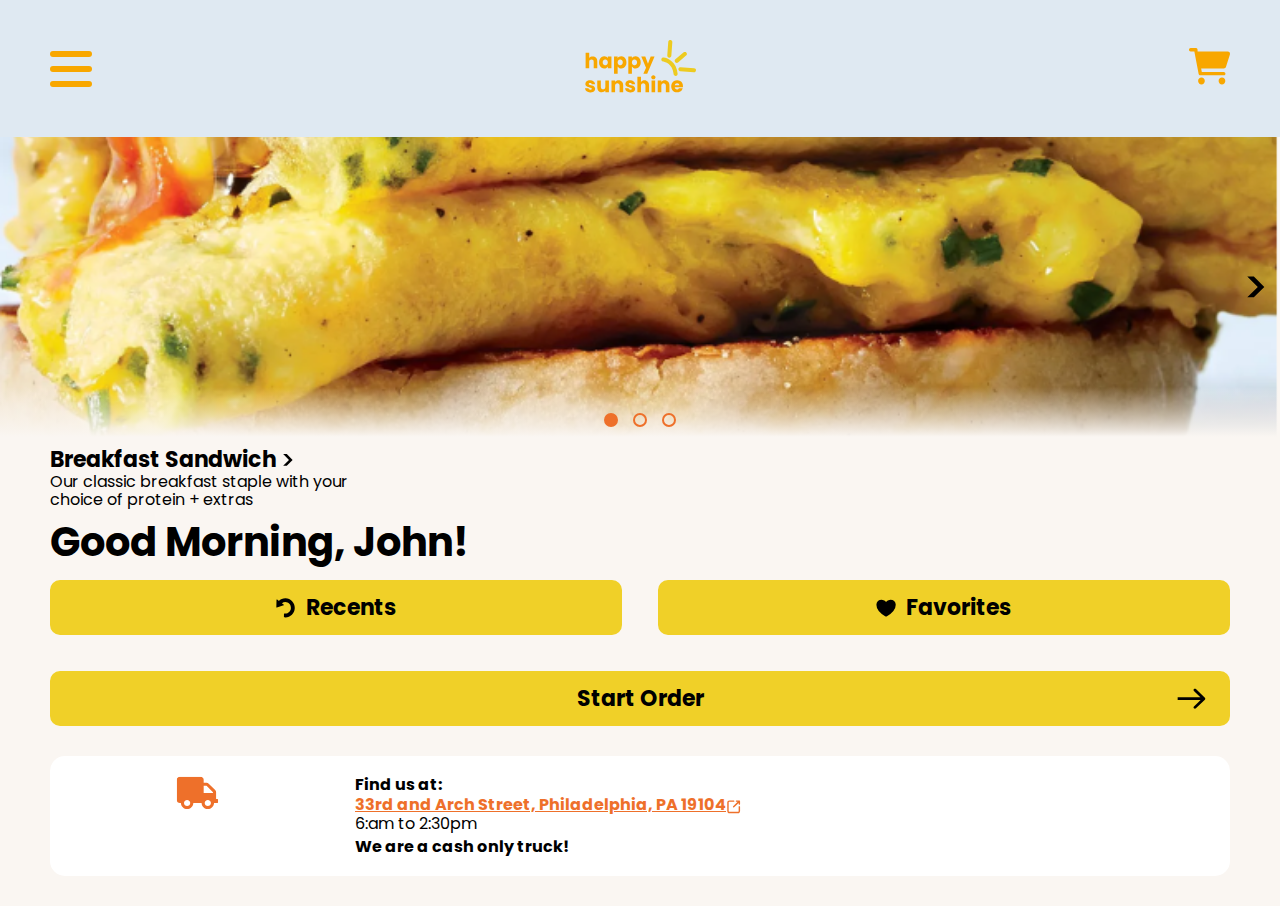
==== alpha/index.html @ 72ce0473 "Large Update 1/2 - Alpha Creation" ====
<!DOCTYPE html>

<html>
    <head>
        <meta charset="utf-8">
        <meta http-equiv="X-UA-Compatible" content="IE=edge">
        <title>Happy Sunshine | Home</title>
        <meta name="description" content="">
        <meta name="viewport" content="width=device-width, initial-scale=1">
        <link rel="stylesheet" href="css/styles.css">
        <link rel="stylesheet" href="css/normalize.css">
    </head>
    <body>
        <!-- <header class="header">
            <div class="hamburger-menu">
                <div class="hamburger-rectangle"></div>
                <div class="hamburger-rectangle"></div>
                <div class="hamburger-rectangle"></div>
            </div>
            <div class="hs-logo">
                <img src="media/images/happy-sunshine-logo.svg" alt="Happy Sunshine Logo">
            </div>
            <div class="cart">
                <img src="media/images/happy-sunshine-cart.svg" alt="Happy Sunshine Cart">
            </div>
        </header> -->
        <section id="home-hero">
            <header class="header home-header">
                <div class="hamburger-menu">
                    <div class="hamburger-rectangle"></div>
                    <div class="hamburger-rectangle"></div>
                    <div class="hamburger-rectangle"></div>
                </div>
                <div class="hs-logo">
                    <img src="media/images/happy-sunshine-logo.svg" alt="Happy Sunshine Logo">
                </div>
                <div class="cart">
                    <img src="media/images/happy-sunshine-cart.svg" alt="Happy Sunshine Cart">
                </div>
            </header>
            <div class="food-hero">
                <img src="media/images/hero-arrow.svg" alt="Arrow">
                <div class="hero-circle-btns">
                    <div class="hero-circle"></div>
                    <div class="hero-circle"></div>
                    <div class="hero-circle"></div>
                </div>
            </div>
            <div class="hero-text">
                <div class="flex-row">
                    <h4>Breakfast Sandwich</h4>
                    <img src="media/images/hero-arrow.svg" alt="Arrow">
                </div>
                <p>Our classic breakfast staple with your choice of protein + extras</p>
            </div>
        </section>
        <section id="home-info">
            <h1>Good Morning, John!</h1>
            <div class="flex-row-wrap">
                <div class="col-1-1">
                    <div class="col-1-2">
                        <a href="#" class="large-yellow-btn flex-row">
                            <img src="media/images/happy-sunshine-recent.svg">
                            <p>Recents</p>
                        </a>
                    </div>
                    <div class="col-1-2">
                        <a href="#" class="large-yellow-btn flex-row">
                            <img src="media/images/happy-sunshine-heart.svg">
                            <p>Favorites</p>
                        </a>
                    </div>
                </div>
                <div class="col-1-1">
                    <a href="pages/menu.html" class="large-yellow-btn flex-row start-order">
                        <img src="media/images/happy-sunshine-start-order.svg">
                        <p>Start Order</p>
                    </a>
                </div>
            </div>
        </section>
        <section id="home-location">
            <div class="flex-row">
                <div class="col-1-4">
                    <img src="media/images/happy-sunshine-truck.svg">
                </div>
                <div class="col-3-4">
                    <p>Find us at:</p>
                    <div class="flex-row">
                        <a href="#">33rd and Arch Street, Philadelphia, PA 19104</a>
                        <img src="media/images/happy-sunshine-link.svg">
                    </div>
                    <p>6:am to 2:30pm</p>
                    <p>We are a cash only truck!</p>
                </div>
            </div>
        </section>
        <script src="scripts/script.js" async defer></script>
    </body>
</html>
---- alpha/css/styles.css ----
/* ///// FONT CSS ///// */

@font-face {
    font-family: Poppins-Regular;
    src: url(../fonts/Poppins-Regular.ttf);
    src: url(../fonts/Poppins-Regular.woff);
    src: url(../fonts/Poppins-Regular.woff2);
}
@font-face {
    font-family: Poppins-Semibold;
    src: url(../fonts/Poppins-SemiBoldItalic.ttf);
    src: url(../fonts/Poppins-SemiBold.woff);
    src: url(../fonts/Poppins-SemiBold.woff2);
}
@font-face {
    font-family: Poppins-Bold;
    src: url(../fonts/Poppins-Bold.ttf);
    src: url(../fonts/Poppins-Bold.woff);
    src: url(../fonts/Poppins-Bold.woff2);
}
body {
    width: 100%;
    position: relative;
    background: #FAF6F2;
}
* {
    box-sizing: border-box;
}
h1 {
    font-family: Poppins-Bold;
    font-weight: 400;
    font-size: 40px !important;
    margin: 0 !important;
}
h2 {
    font-family: Poppins-Semibold;
    font-weight: 400;
    font-size: 28px;
    margin: 0;
}
h3 {
    font-family: Poppins-Semibold;
    font-weight: 400;
    font-size: 24px;
    margin: 0;
}
h4 {
    font-family: Poppins-Bold;
    font-weight: 400;
    font-size: 22px;
    margin: 0;
}
h5 {
    font-family: Poppins-Bold;
    font-weight: 400;
    font-size: 18px;
    margin: 0;
}
p {
    margin: 0;
    font-family: Poppins-Regular;
    font-size: 16px;
}
a {
    font-family: Poppins-Bold;
    font-weight: 400;
    color: #EE702A;
    font-size: 16px;
}


  
/* ///// HEADER CSS ///// */

.header {
    display: flex;
    justify-content: space-between;
    align-items: center;
    width: 100%;
    padding: 40px 50px;
}

.hamburger-rectangle {
    padding: 3px 21px;
    background: #F8A700;
    border-radius: 10px;
}

.hamburger-menu .hamburger-rectangle:not(:last-child) {
    margin-bottom: 9px;
}



/* ///// GENERAL CSS ///// */

.flex-row {
    display: flex;
    flex-direction: row;
    align-items: center;
}
.food-hero {
    height: 300px;
    background: url(../media/images/happy-sunshine-breakfast-sandwich.png);
    background-position: bottom;
    background-size: cover;
    background-repeat: no-repeat;
    position: relative;
    width: 100%;
}
.col-1-1 {
    width: 100%;
}
.col-1-2 {
    width: 50%;
}
.col-1-4 {
    width: 25%;
}
.col-1-3 {
    width: 33%;
}
.col-3-4 {
    width: 75%;
}
.large-yellow-btn {
    color: #000;
    text-decoration: none;
    font-family: Poppins-Bold;
    font-size: 24px;
    min-height: 55px;
    width: 100%;
    background: #F0D028;
    padding: 10px;
    border-radius: 10px;
    transition: all .5s ease-in-out;
    border: 4px solid #f0d028;
}
.large-yellow-btn:hover {
    background: transparent;
}
.large-yellow-btn p {
    font-family: Poppins-Bold;
    font-weight: 400;
    font-size: 22px;
}
.large-yellow-btn.flex-row {
    display: flex;
    flex-direction: revert;
    justify-content: center;
    align-items: center;
}
.flex-row-wrap {
    display: flex;
    flex-direction: revert;
    flex-wrap: wrap;
    align-items: center;
}
.flex-col {
    display: flex;
    flex-direction: column;
    justify-content: center;
    align-items: flex-start;
}


/* ///// HOME CSS ///// */

.home-header {
    background: #DFE9F2;
}
.food-hero img {
    position: absolute;
    right: 15px;
    top: 50%;
    bottom: 0;
    transform: translateY(-50%);
    height: 25px;
}
.food-hero .hero-circle-btns {
    position: absolute;
    bottom: 10px;
    left: 50%;
    transform: translateX(-50%);
    display: flex;
    flex-direction: row;
    justify-content: space-between;
    align-items: center;
}
.hero-circle {
    padding: 5px;
    border: 2px solid #ee702a;
    border-radius: 50px;
    background: #EE702A;
}
.food-hero .hero-circle-btns .hero-circle:not(:last-child) {
    margin-right: 15px;
}
.food-hero .hero-circle-btns .hero-circle:not(:first-child) {
    background: transparent;
    border: 2px solid #ee702a;
}
.food-hero::before {
    display: block;
    position: absolute;
    content: '';
    bottom: 0;
    right: 0;
    left: 0;
    background: linear-gradient(transparent, #FAF6F2);
    padding-bottom: 50px;
}
#home-hero .hero-text .flex-row img {
    height: 14px;
    margin-left: 7px;
}
.hero-text {
    max-width: 300px;
    width: 100%;
    margin: 10px 0 10px 50px;
}
#home-hero {
    display: flex;
    flex-direction: column;
    justify-content: center;
    align-items: flex-start;
}
#home-info {
    padding: 0 50px;
}
#home-info h1 {
    margin-bottom: 15px !important;
}
#home-info .flex-row-wrap .col-1-1 {
    display: flex;
}
#home-info .flex-row-wrap .col-1-1:first-child .col-1-2 {
    width: 48.5%;
}
#home-info .flex-row-wrap .col-1-1:first-child {
    justify-content: space-between;
    margin-bottom: 3%;
}
#home-location {
    padding: 0 50px;
    margin-top: 30px;
    padding-bottom: 30px;
}
#home-location > .flex-row {
    background: #fff;
    border-radius: 15px;
    padding: 20px;
    align-items: flex-start;
}
#home-location > .flex-row .col-1-4 img {
    width: 45px;
}
#home-location > .flex-row .col-1-4 {
    display: flex;
    justify-content: center;
    padding-right: 30px;
    align-items: flex-start;
}
#home-location .col-3-4 p:first-child, #home-location .col-3-4 p:last-child {
    font-family: Poppins-Bold;
    font-weight: 400;
}
#home-location > .flex-row .col-3-4 .flex-row {
    align-items: flex-end;
}
#home-location > .flex-row .col-3-4 .flex-row img {
    width: 16px;
}
#home-location .col-3-4 p:nth-child(3) {
    margin-bottom: 5px;
}
#home-location .col-3-4 p:first-child {
    margin-bottom: 2px;
}
.start-order {
    position: relative;
}
.start-order img {
    position: absolute;
    right: 20px;
    width: 30px;
}
#home-info .flex-row-wrap .col-1-1:first-child .large-yellow-btn img {
    width: 20px;
    margin-right: 10px;
}



/* ///// MENU CSS ///// */

.menu-header .col-1-3 a {
    text-decoration: none;
    color: #000;
}
.menu-header .col-1-3 a img {
    width: 12px;
    margin-right: 8px;
}
.menu-header .col-1-3:nth-child(2) {
    display: flex;
    justify-content: center;
    align-items: center;
}
.menu-item {
    border-top: 2px solid #000;
    padding: 30px 50px;
    transition: all .3s ease-in-out;
    cursor: pointer;
    text-decoration: none;
    color: #000;
}
.menu-header {
    padding: 0 50px 30px 50px;
}
.menu-item img {
    margin-right: 20px;
}
.menu-item:hover {
    background: #ffa84b2b;
}



/* ///// Order Customization ///// */

#order-customization-section {
    margin-top: 40px;
}
#customization-hero .hero-text {
    margin-top: -30px;
    z-index: 10;
    position: relative;
}
#customization-hero h4 {
    font-size: 24px;
}
#customization-hero p:nth-child(2) {
    font-size: 22px;
    margin-bottom: 10px;
}
#customization-hero .food-hero::before {
    padding-bottom: 70px;
}
.customization-category {
    width: 100%;
    padding: 0 50px;
    margin-bottom: 10px;
}
.category-heading h5 {
    margin-right: 10px;
}
.category-heading {
    margin-bottom: 10px;
}
.customization-options {
    display: flex;
    flex-wrap: wrap;
}
.customization-options button:nth-child(2n+1) {
    margin-right: 3%;
}
.customization-options button p {
    font-size: 18px;
}
.customization-options button {
    width: 48.5%;
    padding: 10px;
    border-radius: 25px;
    height: 60px;
    border: 2px solid #C4C4C4;
    cursor: pointer;
    box-shadow: 0 4px 3px 0px #c4c4c4;
    background: #fff;
    margin-bottom: 25px;
}
.customization-options button p:nth-child(2) {
    font-size: 14px;
}
.customization-options button:focus {
    box-shadow: none;
    background: #f0d028;
    border-color: #D4B616;
}
.check-btn {
    display: flex;
    justify-content: center;
    align-items: center;
}
.check-btn img {
    width: 22px;
    margin-right: 15px;
}
.check-btn p {
    font-size: 18px !important;
}
.check-btn {
    background: #f0d028 !important;
    border-color: #D4B616 !important;
    box-shadow: none !important;
}
.check-btn:focus img {
    display: none;
    border-color: #c4c4c4;
}
.check-btn:focus {
    background: #fff !important;
    border-color: #c4c4c4 !important;
    box-shadow: 0 4px 3px 0px #c4c4c4 !important;
}
#order-customization-footer {
    width: 100%;
    padding: 0 50px;
    display: flex;
    flex-direction: column;
    margin-bottom: 30px;
}
.add-note label {
    font-family: Poppins-Bold;
    font-weight: 400;
    font-size: 18px;
    margin-bottom: 5px;
}
.add-note input {
    background: #fff;
    border: 2px solid #000;
    border-radius: 10px;
    width: 100%;
    padding: 7px 5px;
}
.add-note {
    margin-bottom: 30px;
}
#order-customization-footer .col-1-1:nth-child(2) {
    margin-bottom: 20px;
}
#order-customization-footer .col-1-1:nth-child(2) p span {
    font-family: Poppins-Bold;
}
#order-customization-footer .col-1-1:nth-child(2) p {
    font-size: 22px;
}
#order-customization-footer .col-1-1:nth-child(3) a {
    width: 100%;
    display: flex;
    justify-content: center;
    align-items: center;
}



/* ///// CART CSS ///// */


/* Inline #2 | http://127.0.0.1:5500/alpha/pages/cart.html */

.cart-food-item img {
    flex-basis: 20%;
}
.cart-food-item .cart-food-item-info {
    flex-basis: 70%;
    padding-left: 25px;
}
.cart-items {
    padding: 0 50px;
}
.cart-remove-edit-add {
    padding: 0 50px;
    padding-bottom: 20px;
    position: relative;
    margin-top: 30px;
}
#cart-footer {
    padding: 0 50px;
}
.cart-food-item-info h5 {
    margin-bottom: 5px;
}
.cart-food-item-info p span {
    font-family: Poppins-Bold;
    font-weight: 400;
}
.cart-food-item-info p:nth-child(2) {
    margin-bottom: 5px;
}
.cart-food-item.flex-row-wrap {
    justify-content: flex-start;
    align-items: flex-start;
}
.cart-remove-edit-add a {
    text-decoration: none;
}
.cart-remove-edit-add::before {
    bottom: 0;
    right: 50px;
    left: 50px;
    padding-bottom: 3px;
    background: #c4c4c4;
    position: absolute;
    content: '';
    display: block;
}
.cart-remove-edit-add .col-1-2:first-child a:first-child {
    margin-right: 30px;
}
.cart-remove-edit-add .col-1-2:first-child a {
    font-family: Poppins-Regular;
    font-size: 18px;
}
.icon-rectangle {
    background: #A7A7A7;
    padding: 3px 11px;
}
.add-icon {
    position: relative;
}
.add-icon .icon-rectangle:first-child {
    position: absolute;
    transform: rotate(90deg);
}
.add-icon .icon-rectangle {
    background: #000000;
}
.add-subtract p {
    margin: 0 25px;
    font-size: 24px;
}
.cart-remove-edit-add .col-1-2:last-child {
    display: flex;
    justify-content: flex-end;
    align-items: center;
}
#cart-footer {
    position: fixed;
    bottom: 50px;
    margin: 0 auto;
    width: 100%;
}
#cart-footer p span {
    font-family: Poppins-Bold;
    font-weight: 400;
}
#cart-footer p {
    font-size: 24px;
    margin-bottom: 25px;
}
#cart-footer a {
    text-align: center;
}
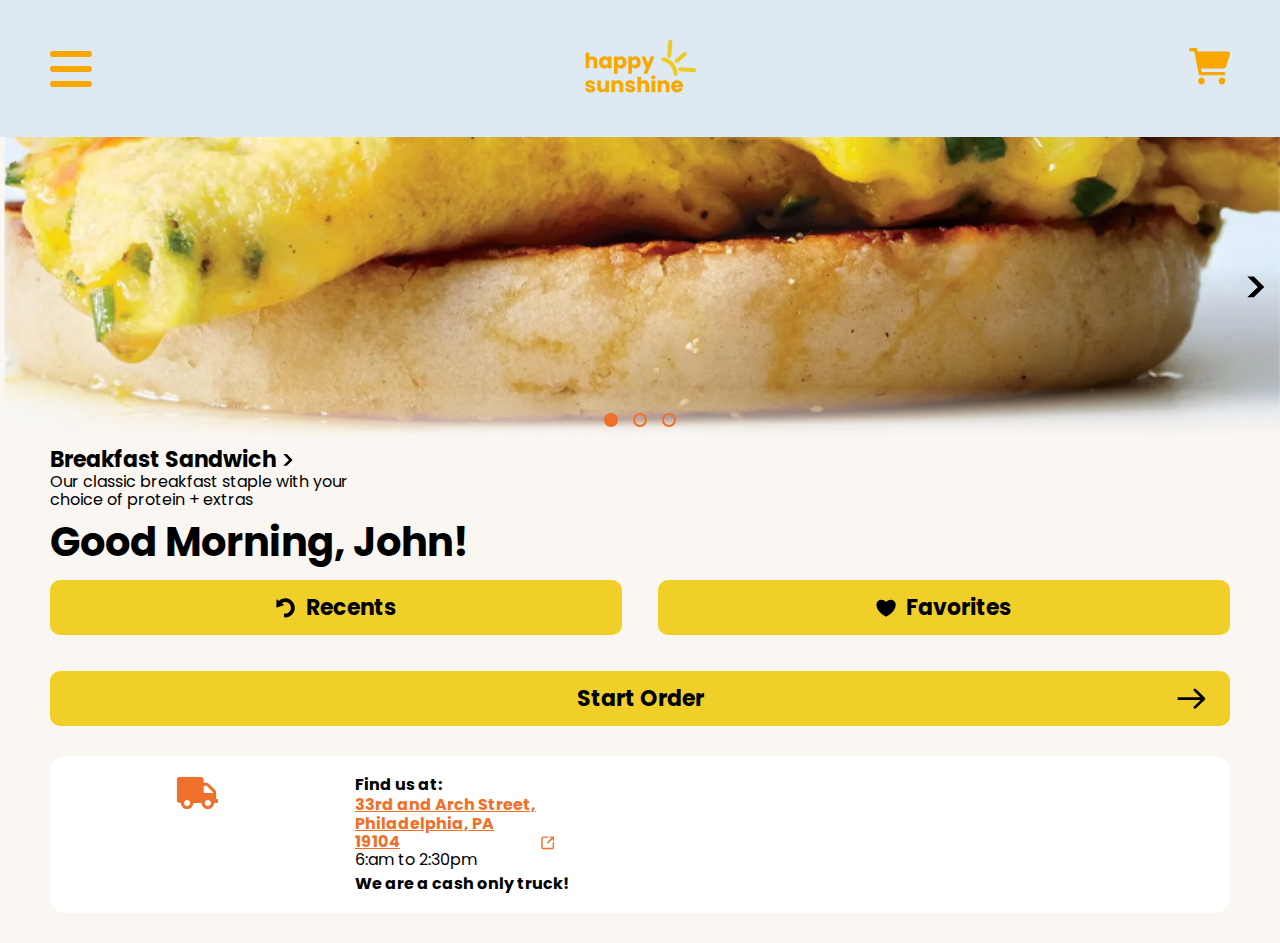
==== commit 631544b9: "Large Update - 2/2" ====
--- a/alpha/index.html
+++ b/alpha/index.html
@@ -11,22 +11,31 @@
         <link rel="stylesheet" href="css/normalize.css">
     </head>
     <body>
-        <!-- <header class="header">
-            <div class="hamburger-menu">
-                <div class="hamburger-rectangle"></div>
-                <div class="hamburger-rectangle"></div>
-                <div class="hamburger-rectangle"></div>
+        <nav id="mobile-nav">
+            <header class="header home-header">
+                <div id="x" class="x-menu">
+                    <img src="media/images/x.svg">
+                </div>
+                <div class="hs-logo">
+                    <img src="media/images/happy-sunshine-logo.svg" alt="Happy Sunshine Logo">
+                </div>
+                <div class="cart">
+                    <img src="media/images/happy-sunshine-cart.svg" alt="Happy Sunshine Cart">
+                </div>
+            </header>
+            <div id="nav-links">
+                <a href="index.html">Home</a>
+                <a href="pages/menu.html">Menu</a>
+                <a href="pages/favoriteOrders.html">Favorites</a>
+                <a href="pages/recentOrders.html">Recents</a>
+                <a href="#">About</a>
+                <a href="#">Settings</a>
+                <a href="#">Profile</a>
             </div>
-            <div class="hs-logo">
-                <img src="media/images/happy-sunshine-logo.svg" alt="Happy Sunshine Logo">
-            </div>
-            <div class="cart">
-                <img src="media/images/happy-sunshine-cart.svg" alt="Happy Sunshine Cart">
-            </div>
-        </header> -->
+        </nav>
         <section id="home-hero">
             <header class="header home-header">
-                <div class="hamburger-menu">
+                <div id="header-menu" class="hamburger-menu">
                     <div class="hamburger-rectangle"></div>
                     <div class="hamburger-rectangle"></div>
                     <div class="hamburger-rectangle"></div>
@@ -59,13 +68,13 @@
             <div class="flex-row-wrap">
                 <div class="col-1-1">
                     <div class="col-1-2">
-                        <a href="#" class="large-yellow-btn flex-row">
+                        <a href="pages/recentOrders.html" class="large-yellow-btn flex-row">
                             <img src="media/images/happy-sunshine-recent.svg">
                             <p>Recents</p>
                         </a>
                     </div>
                     <div class="col-1-2">
-                        <a href="#" class="large-yellow-btn flex-row">
+                        <a href="pages/favoriteOrders.html" class="large-yellow-btn flex-row">
                             <img src="media/images/happy-sunshine-heart.svg">
                             <p>Favorites</p>
                         </a>
--- a/alpha/css/styles.css
+++ b/alpha/css/styles.css
@@ -94,6 +94,12 @@
 
 /* ///// GENERAL CSS ///// */
 
+#header-menu {
+    cursor: pointer;
+}
+#x {
+    cursor: pointer;
+}
 .flex-row {
     display: flex;
     flex-direction: row;
@@ -164,6 +170,51 @@
 }
 
 
+
+/* ///// NAV MENU CSS ///// */
+
+#mobile-nav header {
+    background: transparent;
+}
+#mobile-nav {
+    background: #FAF6F2;
+    position: absolute;
+    z-index: 10;
+    width: 100%;
+    display: none;
+}
+#nav-links {
+    display: flex;
+    flex-direction: column;
+    justify-content: flex-start;
+    height: calc(100vh - 166.7px);
+    margin-top: 30px;
+    align-items: flex-start;
+    padding: 0 50px;
+}
+#nav-links a:not(:last-child) {
+    margin-bottom: 25px;
+}
+#nav-links a {
+    text-decoration: none;
+    font-family: Poppins-Bold;
+    font-weight: 400;
+    font-size: 35px;
+}
+.x-menu {
+    position: relative;
+}
+.x-menu .hamburger-rectangle:first-child {
+    position: absolute;
+    transform: rotate(45deg);
+}
+.x-menu .hamburger-rectangle:last-child {
+    position: absolute;
+    transform: rotate(-45deg);
+}
+
+
+
 /* ///// HOME CSS ///// */
 
 .home-header {
@@ -289,7 +340,9 @@
     width: 20px;
     margin-right: 10px;
 }
-
+#home-location a {
+    width: 185px;
+}
 
 
 /* ///// MENU CSS ///// */
@@ -456,9 +509,6 @@
 
 /* ///// CART CSS ///// */
 
-
-/* Inline #2 | http://127.0.0.1:5500/alpha/pages/cart.html */
-
 .cart-food-item img {
     flex-basis: 20%;
 }
@@ -552,5 +602,154 @@
 #cart-footer a {
     text-align: center;
 }
+
+
+
+
+/* ///// ORDER SUMMARY CSS ///// */
+
+#order-info .cart-items {
+    display: flex;
+    flex-direction: row;
+    align-items: flex-end;
+}
+.edit-link a {
+    text-decoration: none;
+    font-family: Poppins-Regular;
+    font-size: 18px;
+}
+#pick-up-time {
+    padding: 0 50px;
+    margin-top: 30px;
+}
+.menu-header h2 {
+    text-align: center;
+}
+#pick-up-scroll button {
+    width: 48.5%;
+    padding: 10px;
+    border-radius: 25px;
+    height: 60px;
+    border: 2px solid #C4C4C4;
+    cursor: pointer;
+    box-shadow: 0 4px 3px 0px #c4c4c4;
+    background: #fff;
+    font-family: Poppins-Regular;
+}
+#pick-up-scroll {
+    display: flex;
+    width: 100%;
+}
+#pick-up-scroll button:not(:last-child) {
+    margin-right: 3%;
+}
+#pick-up-scroll {
+    width: 110%;
+    margin-top: 20px;
+}
+#pick-up-scroll button:focus {
+    box-shadow: none;
+    background: #f0d028;
+    border-color: #D4B616;
+}
+#order-info + #pick-up-time + #cart-footer .flex-col {
+    align-items: flex-start;
+}
+#order-info + #pick-up-time + #cart-footer .flex-col h5 + a {
+    text-align: left;
+    font-size: 18px;
+    margin: 8px 0;
+}
+#order-info + #pick-up-time + #cart-footer .flex-col h5 + a + p {
+    font-size: 20px;
+}
+
+
+
+/* ///// RECEIPT CSS ///// */
+
+#cart-footer.receipt-footer p {
+    margin-bottom: 15px;
+}
+#cart-footer.receipt-footer a {
+    margin-top: 25px;
+}
+#thanks-for-order {
+    text-align: center;
+    max-width: 260px;
+    margin: 0 auto 30px auto;
+}
+#thanks-for-order p {
+    font-size: 20px;
+}
+#thanks-for-order a {
+    font-size: 20px;
+}
+#thanks-for-order a img {
+    width: 18px;
+}
+#thanks-for-order + .cart-items {
+    position: relative;
+    padding-bottom: 30px;
+}
+#thanks-for-order + .cart-items::before {
+    bottom: 0;
+    right: 50px;
+    left: 50px;
+    padding-bottom: 3px;
+    background: #c4c4c4;
+    position: absolute;
+    content: '';
+    display: block;
+}
+
+
+
+/* ///// FAVORITE ORDERS ///// */
+
+.image-heart {
+    display: flex;
+    flex-direction: column;
+    justify-content: center;
+    align-items: center;
+}
+.image-heart img:first-child {
+    margin-bottom: 45px;
+}
+.image-heart img:last-child {
+    width: 30px;
+}
+.favorite-order a {
+    text-align: center;
+    margin-top: 15px;
+}
+.favorite-order {
+    position: relative;
+    margin-top: 20px;
+}
+.favorite-order::before {
+    content: '10/25/21';
+    position: absolute;
+    top: -26px;
+    left: 0;
+    font-family: Poppins-Regular;
+}
+.favorite-order::after {
+    bottom: 0;
+    right: 0;
+    left: 0;
+    padding-bottom: 3px;
+    background: #c4c4c4;
+    position: absolute;
+    content: '';
+    display: block;
+}
+.favorite-order {
+    padding-bottom: 30px;
+}
+
+  
+  
+   
   
   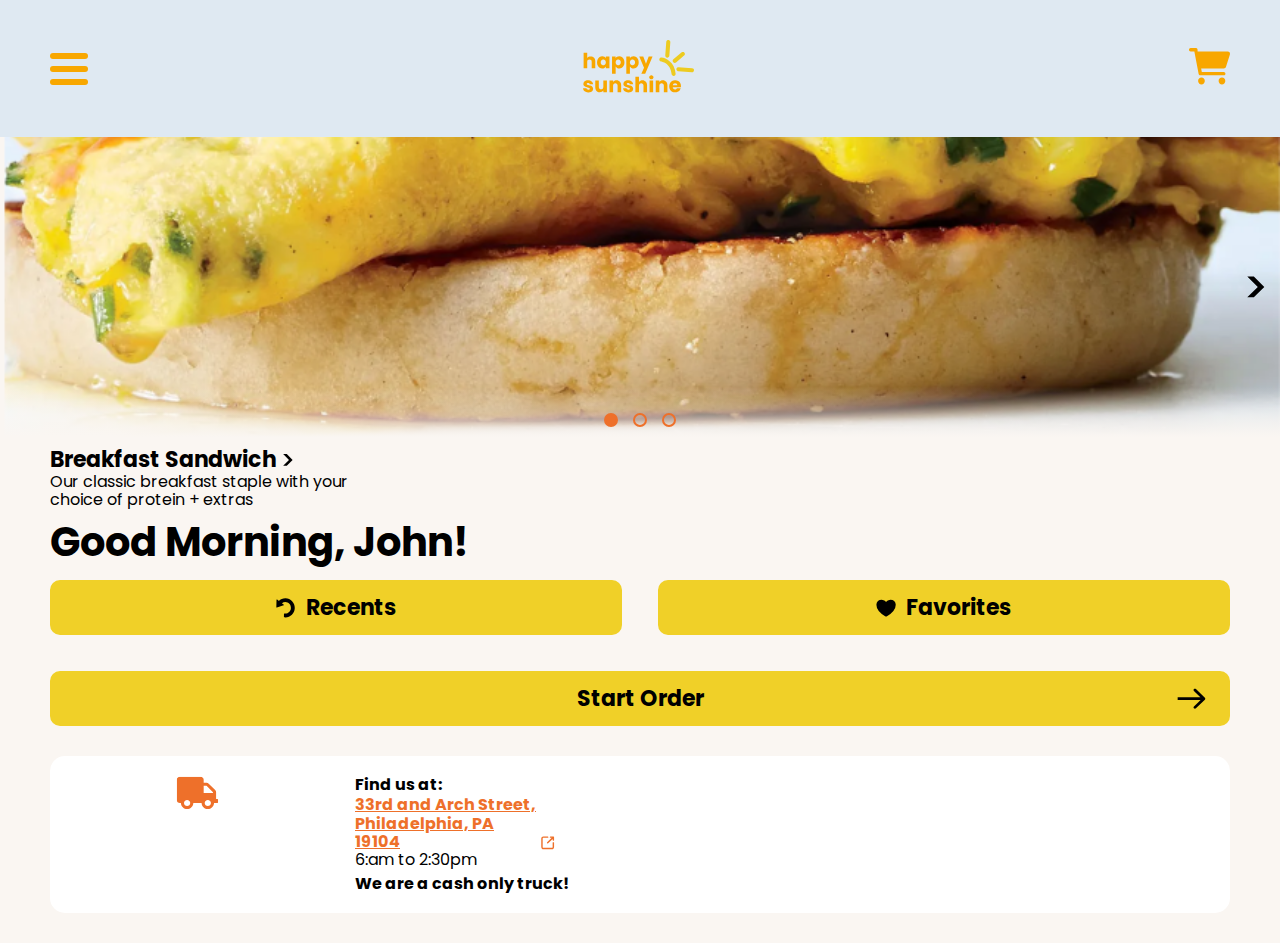
==== commit c796516a: "Finished Alpha Edits" ====
--- a/alpha/index.html
+++ b/alpha/index.html
@@ -7,6 +7,7 @@
         <title>Happy Sunshine | Home</title>
         <meta name="description" content="">
         <meta name="viewport" content="width=device-width, initial-scale=1">
+        <meta name="format-detection" content="telephone=no">
         <link rel="stylesheet" href="css/styles.css">
         <link rel="stylesheet" href="css/normalize.css">
     </head>
@@ -28,8 +29,6 @@
                 <a href="pages/menu.html">Menu</a>
                 <a href="pages/favoriteOrders.html">Favorites</a>
                 <a href="pages/recentOrders.html">Recents</a>
-                <a href="#">About</a>
-                <a href="#">Settings</a>
                 <a href="#">Profile</a>
             </div>
         </nav>
--- a/alpha/css/styles.css
+++ b/alpha/css/styles.css
@@ -23,6 +23,26 @@
     position: relative;
     background: #FAF6F2;
 }
+a[x-apple-data-detectors] {
+    color: inherit !important;
+    text-decoration: none !important;
+    font-size: inherit !important;
+    font-family: inherit !important;
+    font-weight: inherit !important;
+    line-height: inherit !important;
+}
+.col-30 {
+    width: 30%;
+}
+.col-1-5 {
+    width: 20%;
+}
+button {
+    color: #000 !important;
+}
+button p {
+    color: #000 !important;
+}
 * {
     box-sizing: border-box;
 }
@@ -81,13 +101,13 @@
 }
 
 .hamburger-rectangle {
-    padding: 3px 21px;
+    padding: 3px 19px;
     background: #F8A700;
     border-radius: 10px;
 }
 
 .hamburger-menu .hamburger-rectangle:not(:last-child) {
-    margin-bottom: 9px;
+    margin-bottom: 7px;
 }
 
 
@@ -173,6 +193,10 @@
 
 /* ///// NAV MENU CSS ///// */
 
+.onScreen {
+    right: 0 !important;
+    z-index: 1000 !important;
+}
 #mobile-nav header {
     background: transparent;
 }
@@ -181,7 +205,8 @@
     position: absolute;
     z-index: 10;
     width: 100%;
-    display: none;
+    right: 100%;
+    transition: all .5s ease-in-out;
 }
 #nav-links {
     display: flex;
@@ -377,7 +402,13 @@
 .menu-item:hover {
     background: #ffa84b2b;
 }
-
+.menu-item h3 {
+    font-size: 20px;
+}
+.menu-item img {
+    width: 45px;
+}
+  
 
 
 /* ///// Order Customization ///// */
@@ -586,9 +617,8 @@
     align-items: center;
 }
 #cart-footer {
-    position: fixed;
     bottom: 50px;
-    margin: 0 auto;
+    margin: 50px auto;
     width: 100%;
 }
 #cart-footer p span {
@@ -596,13 +626,18 @@
     font-weight: 400;
 }
 #cart-footer p {
-    font-size: 24px;
+    font-size: 20px;
     margin-bottom: 25px;
 }
 #cart-footer a {
     text-align: center;
 }
-
+#add-order, #subtract-order {
+    cursor: pointer;
+}
+#add-order:hover, #subtract-order:hover {
+    opacity: .5;
+}
 
 
 
@@ -619,7 +654,7 @@
     font-size: 18px;
 }
 #pick-up-time {
-    padding: 0 50px;
+    padding: 0 0 0 50px;
     margin-top: 30px;
 }
 .menu-header h2 {
@@ -663,7 +698,10 @@
 #order-info + #pick-up-time + #cart-footer .flex-col h5 + a + p {
     font-size: 20px;
 }
-
+.scroll-container {
+    width: 100%;
+    overflow-x: auto;
+}
 
 
 /* ///// RECEIPT CSS ///// */
@@ -680,10 +718,10 @@
     margin: 0 auto 30px auto;
 }
 #thanks-for-order p {
-    font-size: 20px;
+    font-size: 18px;
 }
 #thanks-for-order a {
-    font-size: 20px;
+    font-size: 18px;
 }
 #thanks-for-order a img {
     width: 18px;
@@ -748,8 +786,164 @@
     padding-bottom: 30px;
 }
 
+
+
+/* ///// TRACKING CSS ///// */
+
+#tracking-animation {
+    width: 100%;
+    padding: 50px 50px 30px 50px;
+    display: flex;
+    justify-content: center;
+    align-items: center;
+}
+#tracking-titles {
+    width: 100%;
+    display: flex;
+    justify-content: center;
+    align-items: center;
+    text-align: center;
+}
+.col-30 p {
+    max-width: 90px;
+}
+#tracking-titles .col-30 {
+    display: flex;
+    justify-content: center;
+    align-items: center;
+}
+#tracking-images {
+    display: flex;
+    justify-content: center;
+    align-items: center;
+    padding: 20px 0;
+}
+#tracking-info {
+    padding: 0 50px;
+}
+#tracking-images .col-1-5 {
+    display: flex;
+    justify-content: center;
+    align-items: center;
+}
+#tracking-images .col-30 {
+    display: flex;
+    justify-content: center;
+    align-items: center;
+}
+#tracking-times {
+    display: flex;
+    justify-content: center;
+    align-items: center;
+}
+#tracking-times p {
+    font-size: 20px;
+    text-align: center;
+}
+#order-ready {
+    background: #fff;
+    padding: 20px 50px 30px 50px;
+    display: flex;
+    justify-content: center;
+    align-items: center;
+    flex-direction: column;
+    text-align: center;
+}
+#order-ready p {
+    padding-bottom: 20px;
+    font-size: 20px;
+    max-width: 250px;
+}
+#order-ready {
+    position: fixed;
+    bottom: 0;
+    right: 0;
+    left: 0;
+    z-index: 10;
+}
+#tracking-page::before {
+    position: absolute;
+    top: 0;
+    bottom: 0;
+    right: 0;
+    left: 0;
+    display: block;
+    content: '';
+    background: rgba(0,0,0,.4);
+}
+.black-bar {
+  padding: 3px 35px;
+  background: #000;
+  border-radius: 50px;
+  margin-bottom: 20px;
+}
   
-  
-   
+
+
+@media only screen and (max-width: 500px) {
+h1 {
+    font-size: 36px !important;
+}
+}
+
+@media only screen and (max-width: 420px) {
+
+.header {
+    padding: 40px 30px;
+}
+.hero-text {
+    margin: 10px 0 10px 30px;
+}
+#home-info {
+    padding: 0 30px;
+}
+#home-location {
+    padding: 0 30px 30px 30px;
+}
+.menu-header {
+    padding: 0 30px 30px 30px;
+}
+.menu-item {
+    padding: 30px 30px;
+}
+.customization-category {
+    padding: 0 30px;
+}
+#order-customization-footer {
+    padding: 0 30px;
+}
+#cart-footer {
+    padding: 0 30px;
+}
+.cart-remove-edit-add::before {
+    right: 30px;
+    left: 30px;
+}
+.cart-remove-edit-add {
+    padding: 0 30px 20px 30px;
+}
+.cart-items {
+    padding: 0 30px;
+}
+#pick-up-time {
+    padding: 0 0 0 30px;
+    margin-top: 30px;
+}
+#thanks-for-order p {
+    font-size: 16px;
+}
+#thanks-for-order a {
+    font-size: 16px;
+}
+#thanks-for-order {
+    max-width: 270px;
+} 
+#order-ready {
+    padding: 20px 30px 30px 30px;
+}
+#tracking-info {
+    padding: 0 30px;
+}
+}
   
   